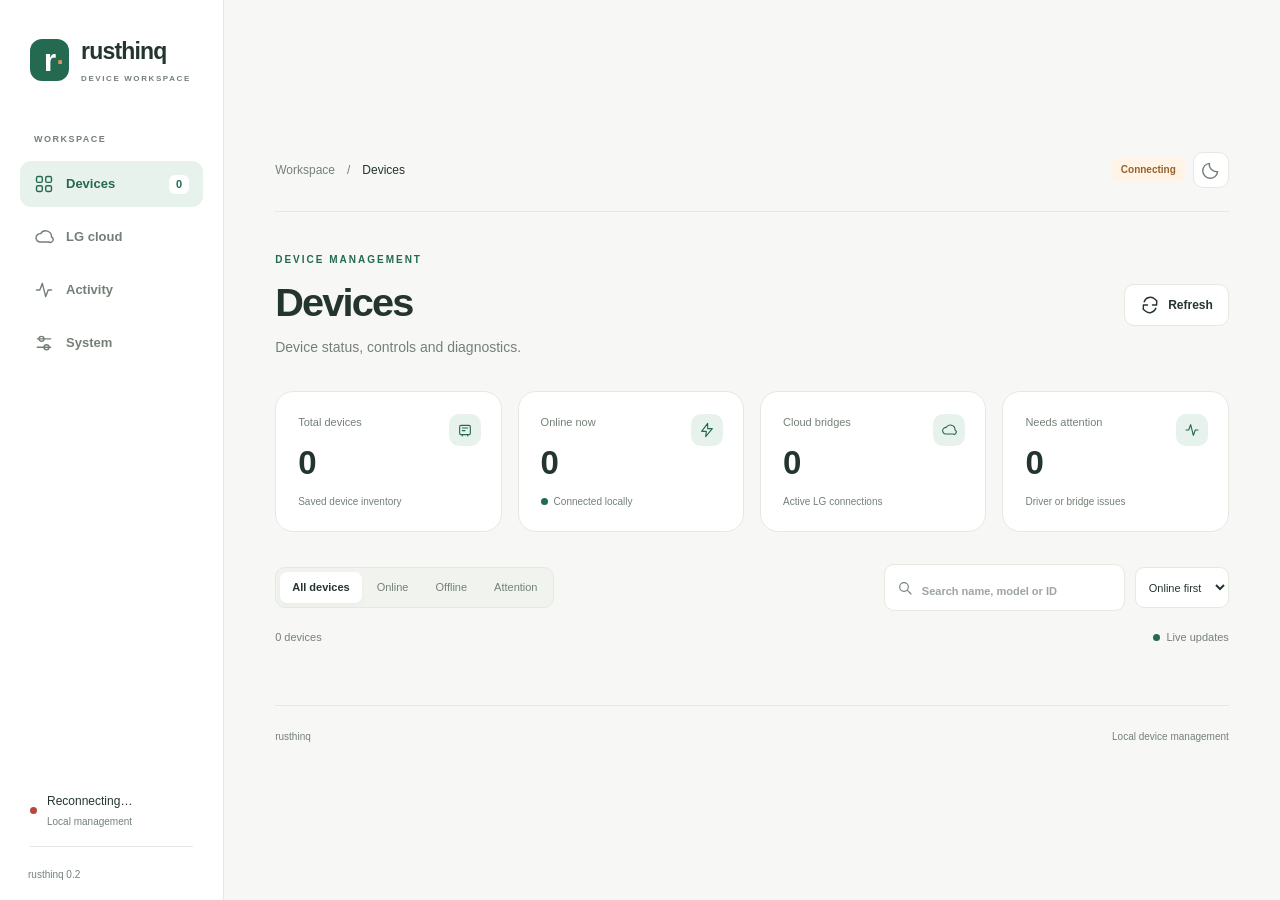
==== crates/rusthinq-app/assets/index.html @ c9dec22f "feat: enhance appliance management with new icons and types - Added SVG icons for various appliances" ====
<!doctype html>
<html lang="en">
  <head>
    <meta charset="utf-8" />
    <meta name="viewport" content="width=device-width, initial-scale=1" />
    <meta name="color-scheme" content="light dark" />
    <title>rusthinq · Device workspace</title>
    <script>
      try {
        if (
          localStorage.getItem("rusthinq-dark") === "1" ||
          (localStorage.getItem("rusthinq-dark") === null &&
            matchMedia("(prefers-color-scheme: dark)").matches)
        )
          document.documentElement.classList.add("dark-theme");
      } catch (_) {}
    </script>
    <link rel="icon" href="favicon.png" />
    <link rel="stylesheet" href="dark.css" />
    <script src="ui.js" defer></script>
    <script src="cloud-feed.js" defer></script>
    <script src="controls.js" defer></script>
    <script src="panel.js" defer></script>
  </head>
  <body>
    <a class="skip-link" href="#main">Skip to content</a>
    <div class="app-shell">
      <aside class="sidebar">
        <a class="brand" href="./"
          ><span class="brand-mark">r<span>·</span></span
          ><span>rusthinq<small>DEVICE WORKSPACE</small></span></a
        >
        <div class="nav-label">WORKSPACE</div>
        <nav class="navigation" aria-label="Main navigation">
          <a href="#devices" data-view="devices" class="active"
            ><span data-icon="grid"></span>Devices<span
              id="nav-count"
              class="nav-count"
              >0</span
            ></a
          >
          <a href="#cloud" data-view="cloud"
            ><span data-icon="cloud"></span>LG cloud</a
          >
          <a href="#activity" data-view="activity"
            ><span data-icon="pulse"></span>Activity</a
          >
          <a href="#system" data-view="system"
            ><span data-icon="settings"></span>System</a
          >
        </nav>
        <div class="sidebar-bottom">
          <div class="local-note">
            <span class="status-dot" id="sidebar-dot"></span>
            <div id="sidebar-status">
              Connecting…<small>Local management</small>
            </div>
          </div>
          <div class="sidebar-footer">
            <span id="version">rusthinq 0.2</span>
          </div>
        </div>
      </aside>
      <main id="main" class="main-content">
        <header class="topbar">
          <div class="breadcrumb">
            Workspace <span>/</span> <strong id="view-label">Devices</strong>
          </div>
          <div class="packet-tools">
            <span id="connection" class="badge neutral">Connecting</span
            ><button
              id="theme-toggle"
              class="icon-button"
              title="Toggle dark theme"
              aria-label="Toggle dark theme"
              data-icon="moon"
            ></button>
          </div>
        </header>
        <div id="connection-banner" class="notice" role="status" hidden>
          Connection interrupted. Showing the last known state; controls are
          unavailable until reconnection.
        </div>
        <section id="view-devices" class="view">
          <div class="page-heading">
            <div>
              <p class="eyebrow">DEVICE MANAGEMENT</p>
              <h1>Devices</h1>
              <p class="subtitle">
                Device status, controls and diagnostics.
              </p>
            </div>
            <button id="refresh-devices" class="button secondary">
              <span data-icon="refresh"></span>Refresh
            </button>
          </div>
          <div class="stat-grid">
            <article class="stat-card">
              <span>Total devices</span><strong id="stat-total">—</strong
              ><small>Saved device inventory</small>
              <div class="stat-glyph" data-icon="device"></div>
            </article>
            <article class="stat-card">
              <span>Online now</span><strong id="stat-online">—</strong
              ><small
                ><span class="status-dot good"></span>Connected locally</small
              >
              <div class="stat-glyph" data-icon="bolt"></div>
            </article>
            <article class="stat-card">
              <span>Cloud bridges</span><strong id="stat-bridged">—</strong
              ><small>Active LG connections</small>
              <div class="stat-glyph" data-icon="cloud"></div>
            </article>
            <article class="stat-card">
              <span>Needs attention</span><strong id="stat-attention">—</strong
              ><small>Driver or bridge issues</small>
              <div class="stat-glyph" data-icon="pulse"></div>
            </article>
          </div>
          <div class="section-toolbar">
            <div class="segmented" role="group" aria-label="Filter devices">
              <button data-filter="all" class="active" aria-pressed="true">
                All devices</button
              ><button data-filter="online" aria-pressed="false">Online</button
              ><button data-filter="offline" aria-pressed="false">
                Offline</button
              ><button data-filter="attention" aria-pressed="false">
                Attention
              </button>
            </div>
            <div class="search-group">
              <label class="search-field"
                ><span data-icon="search"></span
                ><input
                  id="device-search"
                  type="search"
                  placeholder="Search name, model or ID"
                  aria-label="Search devices" /></label
              ><select id="device-sort" aria-label="Sort devices">
                <option value="status">Online first</option>
                <option value="name">Name A–Z</option>
                <option value="model">Model A–Z</option>
              </select>
            </div>
          </div>
          <div class="section-caption">
            <span id="device-count" aria-live="polite"
              >Waiting for device data…</span
            ><span class="live-caption"
              ><span class="status-dot good"></span>Live updates</span
            >
          </div>
          <div id="device-grid" class="device-grid" aria-label="Devices"></div>
          <div id="device-empty" class="empty-state" hidden>
            <span data-icon="device"></span>
            <h2>No devices yet</h2>
            <p>Devices appear here when they connect to rusthinq.</p>
          </div>
        </section>
        <section id="view-cloud" class="view" hidden>
          <div class="page-heading">
            <div>
              <p class="eyebrow">LOCAL MEETS CLOUD</p>
              <h1>LG cloud<span class="accent">.</span></h1>
              <p class="subtitle">
                Account status and device bridge management.
              </p>
            </div>
          </div>
          <div class="cloud-layout">
            <article class="surface account-card">
              <span class="large-icon" data-icon="cloud"></span>
              <h2>ThinQ account</h2>
              <span id="cloud-badge" class="badge neutral">Checking</span>
              <p id="cloud-description" class="subtitle">
                Checking account status…
              </p>
              <div class="button-row">
                <button id="cloud-login" class="button primary" disabled>
                  Connect LG account</button
                ><button id="cloud-refresh" class="button secondary" hidden>
                  Refresh account</button
                ><button id="cloud-logout" class="button quiet" hidden>
                  Sign out
                </button>
              </div>
              <p class="small muted">
                Local devices remain available without an LG account.
              </p>
            </article>
            <article class="surface">
              <div class="surface-heading">
                <h2>Cloud inventory</h2>
                <button
                  id="load-inventory"
                  class="button secondary small"
                  disabled
                >
                  Refresh
                </button>
              </div>
              <p class="small muted">
                Devices registered to the authenticated LG account.
              </p>
              <div id="cloud-inventory" class="inventory-list">
                <p class="muted">Sign in to view LG account devices.</p>
              </div>
            </article>
          </div>
          <article class="surface inset">
            <div class="surface-heading">
              <h2>LG notifications</h2>
              <span id="cloud-feed-status" class="badge neutral"
                >LG feed disabled</span
              >
            </div>
            <p class="small muted">
              Read-only account notifications. Observation starts explicitly and
              resets after restart. Account events without a device ID are
              labeled separately.
            </p>
            <button id="cloud-feed-toggle" class="button secondary" disabled>
              Start LG feed
            </button>
            <div id="cloud-feed" class="cloud-feed"></div>
          </article>
        </section>
        <section id="view-activity" class="view" hidden>
          <div class="page-heading">
            <div>
              <p class="eyebrow">WHAT’S HAPPENING</p>
              <h1>Live activity<span class="accent">.</span></h1>
              <p class="subtitle">
                Connection changes, driver execution and delivery events.
              </p>
            </div>
            <button id="clear-activity" class="button secondary">
              Clear activity
            </button>
          </div>
          <div class="surface">
            <div class="surface-heading">
              <h2>Recent events</h2>
              <span class="small muted">Latest 100 · this browser session</span>
            </div>
            <div id="activity-list" class="activity-list">
              <p id="activity-empty" class="empty-note">
                Listening for events…
              </p>
            </div>
          </div>
        </section>
        <section id="view-system" class="view" hidden>
          <div class="page-heading">
            <div>
              <p class="eyebrow">THE BIG PICTURE</p>
              <h1>System overview<span class="accent">.</span></h1>
              <p class="subtitle">
                Runtime status and external connections.
              </p>
            </div>
          </div>
          <div class="system-grid">
            <article class="surface">
              <h2>Runtime</h2>
              <button
                id="download-diagnostics"
                class="button secondary"
                type="button"
              >
                Download diagnostics
              </button>
              <p class="small muted">
                Credentials, certificates and packet contents are excluded.
              </p>
              <dl id="runtime-details" class="detail-list">
                <dt>Status</dt>
                <dd>Checking…</dd>
              </dl>
            </article>
            <article class="surface">
              <h2>External MQTT</h2>
              <dl id="mqtt-details" class="detail-list">
                <dt>Status</dt>
                <dd>Checking…</dd>
              </dl>
              <p class="small muted">
                Transient messages missed during an outage are counted and are
                never replayed later.
              </p>
            </article>
            <article class="surface wide">
              <div class="surface-heading">
                <div>
                  <h2>Retained message cleanup</h2>
                  <p class="small muted">
                    Delete messages owned by rusthinq from the configured
                    broker.
                  </p>
                </div>
                <span class="badge warning">Advanced</span>
              </div>
              <form id="cleanup-form" class="cleanup-form">
                <label
                  >Scope<select id="cleanup-scope">
                    <option value="topic">Single topic</option>
                    <option value="owner">Owner</option>
                    <option value="all">All owned topics</option>
                  </select></label
                ><label id="cleanup-owner-label"
                  >Owner<input
                    id="cleanup-owner"
                    placeholder="Exact owner identifier"
                    required /></label
                ><label id="cleanup-topic-label"
                  >Topic<input
                    id="cleanup-topic"
                    placeholder="Exact MQTT topic"
                    required /></label
                ><button
                  id="cleanup-submit"
                  class="button danger"
                  type="submit"
                  disabled
                >
                  Review cleanup
                </button>
              </form>
              <p id="cleanup-result" class="small" role="status"></p>
            </article>
          </div>
        </section>
        <footer class="page-footer">
          rusthinq <span>Local device management</span>
        </footer>
      </main>
    </div>
    <dialog id="device-dialog" class="dialog drawer">
      <div class="dialog-header">
        <div>
          <p class="eyebrow">DEVICE DETAILS</p>
          <h2 id="detail-title"></h2>
        </div>
        <button
          class="icon-button"
          data-close
          aria-label="Close device details"
          data-icon="close"
        ></button>
      </div>
      <div id="detail-status" class="notice" hidden></div>
      <section class="surface inset">
        <h3>Device controls</h3>
        <div id="device-controls" class="device-controls"></div>
      </section>
      <details class="surface inset">
        <summary>Device information</summary>
        <dl id="device-details" class="detail-list"></dl>
      </details>
      <details class="surface inset">
        <summary>Connection diagnostics</summary>
        <dl id="device-diagnostics" class="detail-list"></dl>
      </details>
      <div id="detail-error" class="notice error" hidden></div>
      <div id="device-actions" class="button-row"></div>
      <details id="advanced-command" class="surface inset">
        <summary>Advanced command</summary>
        <form id="property-form">
          <p class="small muted">
            The driver validates the value before sending a command.
          </p>
          <label
            >Property<input
              id="property-name"
              required
              maxlength="256"
              placeholder="Property name" /></label
          ><label
            >Value<input
              id="property-value"
              required
              maxlength="16384"
              placeholder="Value" /></label
          ><button id="property-submit" class="button primary" type="submit">
            Submit command
          </button>
          <p id="property-result" class="small" role="status"></p>
        </form>
      </details>
    </dialog>
    <dialog id="login-dialog" class="dialog">
      <div class="dialog-header">
        <div>
          <p class="eyebrow">LG THINQ</p>
          <h2>LG account sign-in</h2>
        </div>
        <button
          class="icon-button"
          data-close
          aria-label="Close login"
          data-icon="close"
        ></button>
      </div>
      <div class="steps">
        <span class="active">1 · Open LG login</span
        ><span>2 · Complete connection</span>
      </div>
      <p class="muted">
        Select the account country, then sign in in the new window.
      </p>
      <form id="login-start-form">
        <label
          >Country code<input
            id="country-code"
            value="KR"
            minlength="2"
            maxlength="2"
            pattern="[A-Za-z]{2}"
            required
            autocomplete="country"
            placeholder="KR" /></label
        ><button id="login-start" class="button primary" type="submit">
          Open LG login<span data-icon="arrow"></span>
        </button>
      </form>
      <form id="login-complete-form" class="login-step" hidden>
        <p>
          After signing in, copy the URL from LG’s final blank page and paste it
          below.
        </p>
        <label
          >Final login URL<input
            id="login-url"
            type="url"
            required
            maxlength="4096"
            autocomplete="off"
            placeholder="https://…" /></label
        ><button id="login-complete" class="button primary" type="submit">
          Complete connection
        </button>
      </form>
      <p id="login-feedback" class="small" role="status"></p>
    </dialog>
    <dialog id="pair-dialog" class="dialog">
      <div class="dialog-header">
        <h2>Pair with LG cloud</h2>
        <button
          class="icon-button"
          data-close
          aria-label="Close pairing"
          data-icon="close"
        ></button>
      </div>
      <p id="pair-description" class="muted"></p>
      <form id="pair-form">
        <label
          >Device type<input
            id="pair-type"
            list="device-types"
            required
            maxlength="128"
            placeholder="For example, 201"
          /><datalist id="device-types"></datalist></label
        ><label
          >Device name<input id="pair-alias" required maxlength="256" /></label
        ><button id="pair-submit" class="button primary" type="submit">
          Pair and enable bridge
        </button>
      </form>
    </dialog>
    <dialog id="confirm-dialog" class="dialog">
      <div class="dialog-header">
        <h2 id="confirm-title"></h2>
        <button
          class="icon-button"
          data-close
          aria-label="Close confirmation"
          data-icon="close"
        ></button>
      </div>
      <p id="confirm-description" class="muted"></p>
      <div class="button-row dialog-footer">
        <button class="button secondary" data-close>Cancel</button
        ><button id="confirm-accept" class="button primary">Continue</button>
      </div>
    </dialog>
    <div
      id="notifications"
      class="notifications"
      role="status"
      aria-live="polite"
    ></div>
  </body>
</html>
---- crates/rusthinq-app/assets/dark.css ----
/* rusthinq workspace — shared dashboard and packet studio design system. */
:root {
  color-scheme: light;
  --canvas: #f7f8f5;
  --surface: #fff;
  --soft: #f0f3ee;
  --text: #24352f;
  --muted: #748077;
  --line: #e4e9e2;
  --brand: #246a51;
  --brand-soft: #e8f2ec;
  --accent: #e89356;
  --danger: #b7473f;
  --danger-soft: #fff0ee;
  --warning: #97602b;
  --warning-soft: #fff4e5;
  --shadow: 0 12px 42px #21392d0a;
  --radius: 18px;
  --mono: ui-monospace, SFMono-Regular, Consolas, monospace;
  font-family:
    Inter,
    ui-sans-serif,
    -apple-system,
    BlinkMacSystemFont,
    "Segoe UI",
    sans-serif;
  background: var(--canvas);
  color: var(--text);
  font-synthesis: none;
}
:root.dark-theme {
  color-scheme: dark;
  --canvas: #111b17;
  --surface: #1a2721;
  --soft: #22322a;
  --text: #e7eee8;
  --muted: #a1b0a6;
  --line: #304238;
  --brand: #8bceab;
  --brand-soft: #263e30;
  --accent: #f0ae7c;
  --danger: #f3948a;
  --danger-soft: #3f2927;
  --warning: #edc390;
  --warning-soft: #3c3426;
  --shadow: 0 12px 42px #00000020;
}
* {
  box-sizing: border-box;
}
body {
  margin: 0;
  font-size: 14px;
  line-height: 1.55;
}
button,
input,
select,
textarea {
  font: inherit;
}
button,
a,
input,
select,
textarea {
  -webkit-tap-highlight-color: transparent;
}
button {
  cursor: pointer;
}
a {
  color: inherit;
  text-decoration: none;
}
button:disabled {
  opacity: 0.48;
  cursor: not-allowed;
}
svg {
  width: 20px;
  height: 20px;
  flex-shrink: 0;
  display: block;
}
button svg,
a svg {
  pointer-events: none;
}
[data-icon] {
  display: inline-flex;
  align-items: center;
  justify-content: center;
}
[hidden] {
  display: none !important;
}
h1,
h2,
h3,
p {
  margin: 0;
}
h1 {
  font-size: clamp(32px, 3.1vw, 46px);
  letter-spacing: -1.8px;
  line-height: 1.2;
  font-weight: 650;
}
h2 {
  font-size: 19px;
  letter-spacing: -0.45px;
  font-weight: 650;
}
h3 {
  font-size: 16px;
  font-weight: 650;
}
small,
.small {
  font-size: 12px;
}
.muted,
.subtitle {
  color: var(--muted);
}
.subtitle {
  margin-top: 10px;
  font-size: 14px;
}
.accent {
  color: var(--accent);
}
.eyebrow {
  font-size: 10px;
  font-weight: 700;
  letter-spacing: 2px;
  color: var(--brand);
  margin-bottom: 12px;
}
.skip-link {
  position: fixed;
  top: -80px;
  left: 20px;
  z-index: 100;
  padding: 12px;
  background: var(--surface);
  border: 2px solid var(--brand);
}
.skip-link:focus {
  top: 10px;
}
:focus-visible {
  outline: 3px solid var(--accent);
  outline-offset: 4px;
}
.app-shell {
  display: grid;
  grid-template-columns: 224px minmax(0, 1fr);
  min-height: 100vh;
}
.sidebar {
  position: sticky;
  top: 0;
  height: 100vh;
  background: var(--surface);
  border-right: 1px solid var(--line);
  padding: 34px 20px 18px;
  display: flex;
  flex-direction: column;
}
.brand {
  display: flex;
  align-items: center;
  gap: 12px;
  font-size: 23px;
  font-weight: 700;
  letter-spacing: -0.8px;
  margin: 0 10px 48px;
}
.brand small {
  display: block;
  font-size: 8px;
  color: var(--muted);
  letter-spacing: 1.6px;
  font-weight: 600;
  margin-top: 3px;
}
.brand-mark {
  width: 39px;
  height: 42px;
  display: grid;
  place-content: center;
  background: var(--brand);
  border-radius: 12px;
  color: var(--surface);
  font-size: 32px;
  line-height: 1;
  position: relative;
}
.brand-mark span {
  color: var(--accent);
  position: absolute;
  right: 6px;
  bottom: 6px;
  font-size: 26px;
}
.nav-label {
  font-size: 9px;
  letter-spacing: 1.5px;
  color: var(--muted);
  font-weight: 600;
  padding: 0 14px;
  margin-bottom: 14px;
}
.navigation {
  display: grid;
  gap: 7px;
}
.navigation a {
  display: flex;
  align-items: center;
  gap: 12px;
  padding: 13px 14px;
  border-radius: 11px;
  color: var(--muted);
  font-size: 13px;
  font-weight: 550;
}
.navigation a:hover {
  background: var(--soft);
  color: var(--text);
}
.navigation a.active {
  background: var(--brand-soft);
  color: var(--brand);
}
.nav-count {
  margin-left: auto;
  border-radius: 6px;
  background: var(--surface);
  padding: 1px 7px;
  font-size: 11px;
}
.sidebar-bottom {
  margin-top: auto;
}
.local-note {
  display: flex;
  gap: 10px;
  align-items: center;
  margin: 20px 10px;
  padding: 16px 0;
  border-bottom: 1px solid var(--line);
  font-size: 12px;
}
.local-note small {
  display: block;
  color: var(--muted);
  font-size: 10px;
  margin-top: 3px;
}
.sidebar-footer {
  display: flex;
  align-items: center;
  justify-content: space-between;
  padding: 0 8px;
  color: var(--muted);
  font-size: 10px;
}
.icon-button {
  border: 1px solid var(--line);
  border-radius: 10px;
  background: var(--surface);
  color: var(--muted);
  width: 36px;
  height: 36px;
  display: grid;
  place-items: center;
}
.icon-button:hover {
  color: var(--brand);
  background: var(--soft);
}
.main-content {
  padding: 0 clamp(24px, 4vw, 64px);
  min-width: 0;
  max-width: 1600px;
  width: 100%;
  margin: auto;
}
.topbar {
  height: 83px;
  display: flex;
  align-items: center;
  justify-content: space-between;
  border-bottom: 1px solid var(--line);
  margin-bottom: 40px;
}
.breadcrumb {
  font-size: 12px;
  color: var(--muted);
  display: flex;
  gap: 12px;
}
.breadcrumb strong {
  color: var(--text);
  font-weight: 500;
}
.page-heading {
  display: flex;
  justify-content: space-between;
  align-items: center;
  gap: 20px;
  margin-bottom: 32px;
}
.button {
  display: inline-flex;
  align-items: center;
  justify-content: center;
  gap: 8px;
  padding: 10px 15px;
  border-radius: 10px;
  border: 1px solid transparent;
  font-weight: 600;
  font-size: 12px;
  min-height: 40px;
  transition:
    background 0.15s,
    transform 0.15s;
  white-space: nowrap;
}
.button:hover:not(:disabled) {
  transform: translateY(-1px);
}
.button.primary {
  background: var(--brand);
  color: var(--surface);
}
.button.secondary {
  background: var(--surface);
  border-color: var(--line);
  color: var(--text);
}
.button.quiet {
  background: transparent;
  color: var(--muted);
}
.button.danger {
  background: var(--danger-soft);
  border-color: color-mix(in srgb, var(--danger) 20%, transparent);
  color: var(--danger);
}
.button.small {
  padding: 7px 11px;
  min-height: 33px;
  font-size: 11px;
}
.button-row {
  display: flex;
  flex-wrap: wrap;
  gap: 8px;
  margin-top: 20px;
}
.button[aria-busy="true"] {
  opacity: 0.65;
}
.button[aria-busy="true"]::after {
  content: "";
  width: 12px;
  height: 12px;
  border: 2px solid currentColor;
  border-right-color: transparent;
  border-radius: 50%;
  animation: spin 0.8s linear infinite;
}
.badge {
  display: inline-flex;
  gap: 6px;
  align-items: center;
  padding: 4px 9px;
  border-radius: 7px;
  font-size: 10px;
  font-weight: 650;
  white-space: nowrap;
}
.badge.good {
  background: var(--brand-soft);
  color: var(--brand);
}
.badge.warning {
  background: var(--warning-soft);
  color: var(--warning);
}
.badge.error {
  background: var(--danger-soft);
  color: var(--danger);
}
.badge.neutral {
  background: var(--soft);
  color: var(--muted);
}
.status-dot {
  width: 7px;
  height: 7px;
  display: inline-block;
  border-radius: 50%;
  background: var(--muted);
  flex-shrink: 0;
}
.status-dot.good {
  background: var(--brand);
}
.status-dot.error {
  background: var(--danger);
}
.stat-grid {
  display: grid;
  grid-template-columns: repeat(4, minmax(0, 1fr));
  gap: 16px;
  margin-bottom: 32px;
}
.stat-card {
  background: var(--surface);
  border: 1px solid var(--line);
  border-radius: var(--radius);
  padding: 22px;
  position: relative;
  overflow: hidden;
}
.stat-card > span {
  display: block;
  font-size: 11px;
  color: var(--muted);
}
.stat-card strong {
  display: block;
  font-size: 33px;
  font-weight: 550;
  letter-spacing: -1.2px;
  margin: 6px 0;
}
.stat-card small {
  color: var(--muted);
  font-size: 10px;
  display: flex;
  gap: 6px;
  align-items: center;
}
.stat-glyph {
  position: absolute;
  top: 22px;
  right: 20px;
  color: var(--brand);
  background: var(--brand-soft);
  border-radius: 10px;
  padding: 8px;
}
.stat-glyph svg {
  width: 16px;
  height: 16px;
}
.section-toolbar {
  display: flex;
  align-items: center;
  justify-content: space-between;
  gap: 16px;
  flex-wrap: wrap;
  margin-bottom: 18px;
}
.segmented {
  display: flex;
  gap: 3px;
  background: var(--soft);
  border: 1px solid var(--line);
  padding: 4px;
  border-radius: 10px;
}
.segmented button {
  border: 0;
  background: transparent;
  color: var(--muted);
  border-radius: 7px;
  padding: 7px 12px;
  font-size: 11px;
  white-space: nowrap;
}
.segmented button.active {
  background: var(--surface);
  box-shadow: 0 2px 5px #00000008;
  color: var(--text);
  font-weight: 600;
}
.search-group {
  display: flex;
  gap: 10px;
  align-items: center;
}
.search-field {
  display: flex;
  align-items: center;
  gap: 9px;
  background: var(--surface);
  border: 1px solid var(--line);
  border-radius: 10px;
  padding: 0 12px;
}
.search-field svg {
  width: 16px;
  height: 16px;
  color: var(--muted);
}
.search-field input {
  border: 0;
  background: transparent;
  padding: 10px 0;
  font-size: 11px;
  width: 190px;
  min-height: 38px;
}
.search-group select {
  font-size: 11px;
  max-width: 140px;
  padding: 9px;
}
.section-caption {
  display: flex;
  justify-content: space-between;
  font-size: 11px;
  color: var(--muted);
  margin-bottom: 14px;
}
.live-caption {
  display: flex;
  align-items: center;
  gap: 6px;
}
.device-grid {
  display: grid;
  grid-template-columns: repeat(3, minmax(0, 1fr));
  gap: 18px;
}
.device-card {
  border: 1px solid var(--line);
  border-radius: var(--radius);
  background: var(--surface);
  padding: 23px;
  min-width: 0;
  transition:
    box-shadow 0.2s,
    border-color 0.2s;
  display: flex;
  flex-direction: column;
  animation: arrive 0.3s ease;
}
.device-card:hover {
  box-shadow: var(--shadow);
  border-color: color-mix(in srgb, var(--brand) 30%, var(--line));
}
.device-card.offline {
  background: color-mix(in srgb, var(--surface) 70%, var(--canvas));
}
.card-top {
  display: flex;
  justify-content: space-between;
  align-items: center;
  margin-bottom: 22px;
  gap: 8px;
}
.device-symbol {
  width: 45px;
  height: 45px;
  border-radius: 13px;
  background: var(--soft);
  color: var(--brand);
  display: grid;
  place-items: center;
}
.device-symbol svg {
  width: 24px;
  height: 24px;
}
.device-card h2 {
  font-size: 16px;
  overflow: hidden;
  text-overflow: ellipsis;
  white-space: nowrap;
}
.device-model {
  color: var(--muted);
  font-size: 11px;
  margin-top: 4px;
  overflow-wrap: anywhere;
}
.device-id {
  font-family: var(--mono);
  font-size: 9px;
  color: var(--muted);
  white-space: nowrap;
  overflow: hidden;
  text-overflow: ellipsis;
  margin: 9px 0 20px;
}
.card-facts {
  display: flex;
  gap: 6px;
  flex-wrap: wrap;
  margin-top: auto;
  margin-bottom: 18px;
}
.card-bottom {
  border-top: 1px solid var(--line);
  padding-top: 15px;
  display: flex;
  align-items: center;
  justify-content: space-between;
  gap: 8px;
}
.card-bottom .button {
  font-size: 10px;
}
.card-bottom small {
  color: var(--muted);
  font-size: 10px;
}
.device-warning {
  padding: 9px 10px;
  border-radius: 8px;
  font-size: 10px;
  margin-bottom: 12px;
  background: var(--warning-soft);
  color: var(--warning);
  overflow-wrap: anywhere;
}
.empty-state {
  text-align: center;
  border: 1px dashed var(--line);
  border-radius: var(--radius);
  padding: 70px 24px;
  margin-top: 8px;
}
.empty-state > span {
  background: var(--soft);
  padding: 18px;
  border-radius: 18px;
  color: var(--brand);
  margin-bottom: 20px;
}
.empty-state p {
  color: var(--muted);
  margin-top: 9px;
}
.surface {
  background: var(--surface);
  border: 1px solid var(--line);
  border-radius: var(--radius);
  padding: 28px;
  min-width: 0;
}
.surface-heading {
  display: flex;
  justify-content: space-between;
  align-items: center;
  gap: 16px;
  margin-bottom: 18px;
}
.cloud-layout {
  display: grid;
  grid-template-columns: 1fr 1.2fr;
  gap: 22px;
}
.large-icon {
  padding: 14px;
  background: var(--brand-soft);
  color: var(--brand);
  border-radius: 15px;
  margin-bottom: 24px;
}
.large-icon svg {
  width: 29px;
  height: 29px;
}
.account-card h2 {
  margin-bottom: 12px;
}
.account-card > .small {
  margin-top: 22px;
}
.inventory-list {
  margin-top: 20px;
}
.inventory-item {
  display: flex;
  gap: 12px;
  align-items: center;
  padding: 16px 0;
  border-bottom: 1px solid var(--line);
}
.inventory-item:last-child {
  border-bottom: 0;
}
.inventory-item strong {
  font-size: 13px;
}
.inventory-item small {
  display: block;
  color: var(--muted);
  font-size: 10px;
  overflow-wrap: anywhere;
}
.inventory-item > .badge {
  margin-left: auto;
}
.activity-list {
  max-height: 650px;
  overflow: auto;
}
.activity-item {
  display: grid;
  grid-template-columns: 36px minmax(0, 1fr) auto;
  align-items: start;
  gap: 14px;
  padding: 17px 0;
  border-bottom: 1px solid var(--line);
}
.activity-item:last-child {
  border: 0;
}
.activity-item > .event-icon {
  display: grid;
  place-items: center;
  background: var(--soft);
  border-radius: 10px;
  padding: 8px;
  color: var(--brand);
}
.activity-item strong {
  display: block;
  font-size: 12px;
}
.activity-item p {
  font-size: 11px;
  color: var(--muted);
  overflow-wrap: anywhere;
  white-space: pre-wrap;
}
.activity-item time {
  font-family: var(--mono);
  font-size: 10px;
  color: var(--muted);
}
.empty-note {
  padding: 32px;
  text-align: center;
  color: var(--muted);
}
.system-grid {
  display: grid;
  grid-template-columns: 1fr 1fr;
  gap: 22px;
}
.wide {
  grid-column: 1/-1;
}
.detail-list {
  display: grid;
  grid-template-columns: minmax(105px, 0.7fr) minmax(0, 1fr);
  gap: 14px 18px;
  margin: 24px 0;
  font-size: 12px;
}
.detail-list dt {
  color: var(--muted);
}
.detail-list dd {
  margin: 0;
  overflow-wrap: anywhere;
  text-align: right;
}
.detail-list dd.mono {
  font-family: var(--mono);
  font-size: 10px;
}
.cleanup-form {
  display: grid;
  grid-template-columns: 1fr 1.2fr 1.5fr auto;
  gap: 14px;
  align-items: end;
}
label {
  display: block;
  font-size: 11px;
  font-weight: 600;
  color: var(--muted);
}
input,
select,
textarea {
  display: block;
  width: 100%;
  color: var(--text);
  background: var(--surface);
  border: 1px solid var(--line);
  border-radius: 9px;
  padding: 11px 12px;
  min-height: 41px;
  min-width: 0;
  outline-offset: 1px;
}
label input,
label select,
label textarea {
  margin-top: 7px;
}
input::placeholder,
textarea::placeholder {
  color: var(--muted);
  opacity: 0.7;
}
input:focus,
textarea:focus,
select:focus {
  border-color: var(--brand);
}
.notice {
  background: var(--warning-soft);
  color: var(--warning);
  border: 1px solid color-mix(in srgb, var(--warning) 20%, transparent);
  padding: 13px 16px;
  border-radius: 11px;
  margin-bottom: 20px;
  font-size: 12px;
  overflow-wrap: anywhere;
}
.notice.error {
  background: var(--danger-soft);
  color: var(--danger);
}
.page-footer {
  display: flex;
  justify-content: space-between;
  border-top: 1px solid var(--line);
  margin-top: 44px;
  padding: 23px 0 27px;
  color: var(--muted);
  font-size: 10px;
}
.dialog {
  color: var(--text);
  background: var(--surface);
  border: 1px solid var(--line);
  border-radius: 22px;
  width: min(480px, calc(100vw - 32px));
  padding: 28px;
  box-shadow: 0 30px 100px #00000030;
  max-height: 90dvh;
  overflow: auto;
}
.dialog::backdrop {
  background: #152b2266;
  backdrop-filter: blur(5px);
}
.dialog-header {
  display: flex;
  align-items: center;
  justify-content: space-between;
  gap: 16px;
  margin-bottom: 20px;
}
.dialog-header .eyebrow {
  margin-bottom: 8px;
}
.dialog form label {
  margin-bottom: 16px;
}
.dialog-footer {
  justify-content: flex-end;
  margin-top: 28px;
}
.drawer {
  width: min(580px, calc(100vw - 32px));
}
.inset {
  margin-top: 28px;
  padding: 20px;
  background: var(--canvas);
}
.inset h3 {
  margin-bottom: 8px;
}
.inset > p {
  margin-bottom: 18px;
}
.steps {
  display: flex;
  gap: 12px;
  margin-bottom: 20px;
  font-size: 10px;
  color: var(--muted);
}
.steps span {
  border-bottom: 2px solid var(--line);
  padding-bottom: 10px;
  flex: 1;
}
.steps span.active {
  color: var(--brand);
  border-color: var(--brand);
}
#login-start-form {
  margin-top: 20px;
}
.login-step {
  margin-top: 24px;
  padding-top: 24px;
  border-top: 1px solid var(--line);
}
.login-step p {
  font-size: 12px;
  margin-bottom: 16px;
  color: var(--muted);
}
.notifications {
  position: fixed;
  bottom: 24px;
  right: 24px;
  display: grid;
  gap: 10px;
  z-index: 200;
  max-width: min(420px, calc(100vw - 48px));
}
.toast {
  padding: 15px 20px;
  background: var(--text);
  color: var(--surface);
  border-radius: 12px;
  box-shadow: var(--shadow);
  font-size: 12px;
  overflow-wrap: anywhere;
  animation: arrive 0.2s ease;
}
.toast.error {
  background: var(--danger-soft);
  color: var(--danger);
  border: 1px solid var(--danger);
}
/* Packet studio */
.monitor-shell {
  max-width: 1500px;
  margin: auto;
  padding: 0 clamp(20px, 4vw, 60px);
}
.monitor-shell .topbar {
  margin-bottom: 30px;
}
.monitor-heading {
  margin-bottom: 24px;
}
.monitor-heading h1 {
  font-size: 32px;
  overflow-wrap: anywhere;
}
.monitor-id {
  font-family: var(--mono);
  font-size: 11px;
  color: var(--muted);
  margin-top: 9px;
  overflow-wrap: anywhere;
}
.monitor-layout {
  display: grid;
  grid-template-columns: minmax(0, 1.55fr) minmax(290px, 1fr);
  gap: 22px;
  align-items: start;
}
.packet-surface {
  padding: 0;
  overflow: hidden;
}
.packet-toolbar {
  padding: 20px;
  display: flex;
  align-items: center;
  gap: 10px;
  justify-content: space-between;
  flex-wrap: wrap;
  border-bottom: 1px solid var(--line);
}
.packet-toolbar h2 {
  font-size: 16px;
}
.packet-tools {
  display: flex;
  align-items: center;
  gap: 8px;
  flex-wrap: wrap;
}
.packet-tools .segmented button {
  padding: 5px 9px;
}
.packet-counts {
  display: flex;
  gap: 10px;
  padding: 12px 20px;
  font-size: 10px;
  color: var(--muted);
  background: var(--soft);
}
.packet-list {
  height: 480px;
  overflow: auto;
  overscroll-behavior: contain;
}
.packet-row {
  display: grid;
  grid-template-columns: 56px 65px minmax(0, 1fr);
  gap: 12px;
  align-items: start;
  text-align: left;
  padding: 15px 20px;
  width: 100%;
  border: 0;
  border-bottom: 1px solid var(--line);
  background: transparent;
  color: var(--text);
  font-size: 11px;
}
.packet-row:hover,
.packet-row.selected {
  background: var(--brand-soft);
}
.packet-row time {
  font-family: var(--mono);
  font-size: 9px;
  color: var(--muted);
  padding-top: 3px;
}
.packet-row code {
  font-family: var(--mono);
  font-size: 10px;
  word-break: break-all;
  display: -webkit-box;
  -webkit-line-clamp: 3;
  -webkit-box-orient: vertical;
  overflow: hidden;
}
.packet-row.injected {
  border-left: 3px solid var(--accent);
}
.packet-list-footer {
  padding: 12px 20px;
  font-size: 10px;
  color: var(--muted);
  display: flex;
  justify-content: space-between;
  border-top: 1px solid var(--line);
}
.toggle {
  display: inline-flex;
  gap: 8px;
  align-items: center;
  font-size: 11px;
  color: var(--muted);
}
.toggle input {
  accent-color: var(--brand);
  width: 15px;
  min-height: 0;
  margin: 0;
}
.studio-side {
  display: grid;
  gap: 20px;
}
.studio-side .surface {
  padding: 22px;
}
.analysis-summary {
  display: flex;
  gap: 6px;
  flex-wrap: wrap;
  margin: 16px 0;
}
.analysis-fields {
  display: grid;
  gap: 0;
  max-height: 240px;
  overflow: auto;
  margin-bottom: 16px;
}
.analysis-field {
  display: flex;
  justify-content: space-between;
  gap: 12px;
  padding: 9px 0;
  border-bottom: 1px solid var(--line);
  font-size: 11px;
}
.analysis-field span:last-child {
  font-family: var(--mono);
  overflow-wrap: anywhere;
  text-align: right;
}
.packet-hex {
  font-family: var(--mono);
  font-size: 10px;
  background: var(--soft);
  border-radius: 10px;
  padding: 12px;
  max-height: 100px;
  overflow: auto;
  word-break: break-all;
  margin: 14px 0;
}
.analysis-note {
  font-size: 11px;
  color: var(--muted);
  margin: 10px 0;
}
.injection-heading {
  display: flex;
  align-items: center;
  justify-content: space-between;
  margin-bottom: 12px;
}
.injection-form {
  display: grid;
  gap: 12px;
  margin-top: 16px;
}
.injection-form textarea {
  font-family: var(--mono);
  font-size: 11px;
  resize: vertical;
  min-height: 80px;
}
.injection-form .button-row {
  margin: 0;
}
.studio-side details {
  font-size: 11px;
  color: var(--muted);
  margin-top: 16px;
}
.studio-side summary {
  cursor: pointer;
}
.studio-side pre {
  white-space: pre-wrap;
  overflow-wrap: anywhere;
  font-family: var(--mono);
  font-size: 10px;
  max-height: 240px;
  overflow: auto;
}
@keyframes spin {
  to {
    transform: rotate(360deg);
  }
}
@keyframes arrive {
  from {
    opacity: 0;
    transform: translateY(5px);
  }
  to {
    opacity: 1;
    transform: translateY(0);
  }
}
@media (min-width: 1550px) {
  .device-grid {
    grid-template-columns: repeat(4, minmax(0, 1fr));
  }
}
@media (max-width: 1180px) {
  .device-grid {
    grid-template-columns: repeat(2, minmax(0, 1fr));
  }
  .sidebar {
    padding: 28px 14px;
  }
  .app-shell {
    grid-template-columns: 200px minmax(0, 1fr);
  }
  .stat-card {
    padding: 18px;
  }
  .stat-glyph {
    display: none;
  }
  .cleanup-form {
    grid-template-columns: 1fr 1fr;
  }
  .cloud-layout {
    grid-template-columns: 1fr;
  }
  .monitor-layout {
    grid-template-columns: minmax(0, 1.2fr) minmax(280px, 1fr);
  }
}
@media (max-width: 800px) {
  .app-shell {
    grid-template-columns: 1fr;
  }
  .sidebar {
    position: static;
    height: auto;
    flex-direction: row;
    align-items: center;
    gap: 20px;
    padding: 15px 22px;
    border-right: 0;
    border-bottom: 1px solid var(--line);
  }
  .brand {
    margin: 0;
    font-size: 20px;
  }
  .brand-mark {
    width: 32px;
    height: 35px;
  }
  .brand small,
  .nav-label,
  .sidebar-bottom,
  .nav-count {
    display: none;
  }
  .navigation {
    display: flex;
    gap: 4px;
    margin-left: auto;
  }
  .navigation a {
    padding: 10px;
    font-size: 0;
    gap: 0;
  }
  .navigation a svg {
    width: 19px;
    height: 19px;
  }
  .main-content {
    padding: 0 24px;
  }
  .topbar {
    height: 64px;
    margin-bottom: 28px;
  }
  .stat-grid {
    gap: 10px;
  }
  .stat-card {
    padding: 15px;
  }
  .stat-card small {
    font-size: 9px;
  }
  .stat-card strong {
    font-size: 29px;
  }
  .page-heading {
    margin-bottom: 24px;
  }
  .monitor-layout {
    grid-template-columns: 1fr;
  }
  .studio-side {
    grid-template-columns: 1fr 1fr;
  }
  .packet-list {
    height: 400px;
  }
}
@media (max-width: 520px) {
  .main-content {
    padding: 0 18px;
  }
  .sidebar {
    padding: 14px 18px;
  }
  .stat-grid {
    grid-template-columns: 1fr 1fr;
    margin-bottom: 24px;
  }
  .device-grid {
    grid-template-columns: 1fr;
  }
  .device-card {
    padding: 21px;
  }
  .card-top {
    margin-bottom: 16px;
  }
  .section-toolbar {
    gap: 12px;
  }
  .segmented {
    width: 100%;
    justify-content: space-between;
  }
  .segmented button {
    padding: 7px 9px;
    font-size: 10px;
  }
  .search-group {
    width: 100%;
  }
  .search-field {
    flex: 1;
    min-width: 0;
  }
  .search-field input {
    width: 100%;
    min-width: 0;
  }
  .search-group select {
    width: 118px;
  }
  .page-heading {
    gap: 10px;
  }
  .page-heading > .button {
    padding: 9px;
    min-width: 38px;
    font-size: 0;
  }
  .page-heading > .button svg {
    width: 18px;
  }
  .system-grid,
  .studio-side {
    grid-template-columns: 1fr;
  }
  .surface {
    padding: 22px;
  }
  .cleanup-form {
    grid-template-columns: 1fr;
  }
  .page-footer span {
    display: none;
  }
  .dialog {
    padding: 23px;
  }
  .monitor-shell {
    padding: 0 16px;
  }
  .monitor-heading h1 {
    font-size: 27px;
  }
  .packet-row {
    grid-template-columns: 50px 55px minmax(0, 1fr);
    gap: 8px;
    padding: 14px;
  }
  .packet-toolbar {
    padding: 16px;
  }
  .packet-tools .segmented {
    width: auto;
  }
  .packet-counts {
    padding: 12px 16px;
    flex-wrap: wrap;
  }
  .section-caption {
    gap: 8px;
  }
  .live-caption {
    font-size: 10px;
  }
}
@media (prefers-reduced-motion: reduce) {
  *,
  *::before,
  *::after {
    animation: none !important;
    transition: none !important;
    scroll-behavior: auto !important;
  }
}
.device-controls {
  display: grid;
  gap: 12px;
  margin-top: 16px;
}
.control-row {
  display: grid;
  grid-template-columns: minmax(90px, 1fr) minmax(90px, 1fr) auto;
  gap: 10px;
  align-items: center;
  border-top: 1px solid var(--line);
  padding-top: 12px;
}
.control-row label {
  margin: 0;
}
.control-value {
  font-variant-numeric: tabular-nums;
  overflow-wrap: anywhere;
}
.control-row input,
.control-row select {
  grid-column: 1/3;
  min-width: 0;
}
.control-result {
  grid-column: 1/-1;
  margin: 0;
}
.cloud-row {
  border-top: 1px solid var(--line);
  padding: 12px 0;
}
.cloud-row pre {
  white-space: pre-wrap;
  overflow-wrap: anywhere;
  max-height: 200px;
  overflow: auto;
}
.cloud-feed {
  max-height: 450px;
  overflow: auto;
}
.cloud-packet {
  border-left: 3px solid var(--accent);
}
.control-row .badge {
  justify-self: end;
}
.control-row input[role="switch"] {
  appearance: none;
  position: relative;
  grid-column: 1/3;
  width: 46px;
  height: 26px;
  min-height: 26px;
  padding: 0;
  border-radius: 20px;
  background: #aebbb4;
  cursor: pointer;
}
.control-row input[role="switch"]::after {
  content: "";
  position: absolute;
  width: 18px;
  height: 18px;
  border-radius: 50%;
  top: 3px;
  left: 3px;
  background: white;
  transition: transform 0.15s;
}
.control-row input[role="switch"]:checked {
  background: #226b53;
}
.control-row input[role="switch"]:checked::after {
  transform: translateX(20px);
}
.control-row input[role="switch"]:disabled {
  opacity: 0.5;
  cursor: default;
}
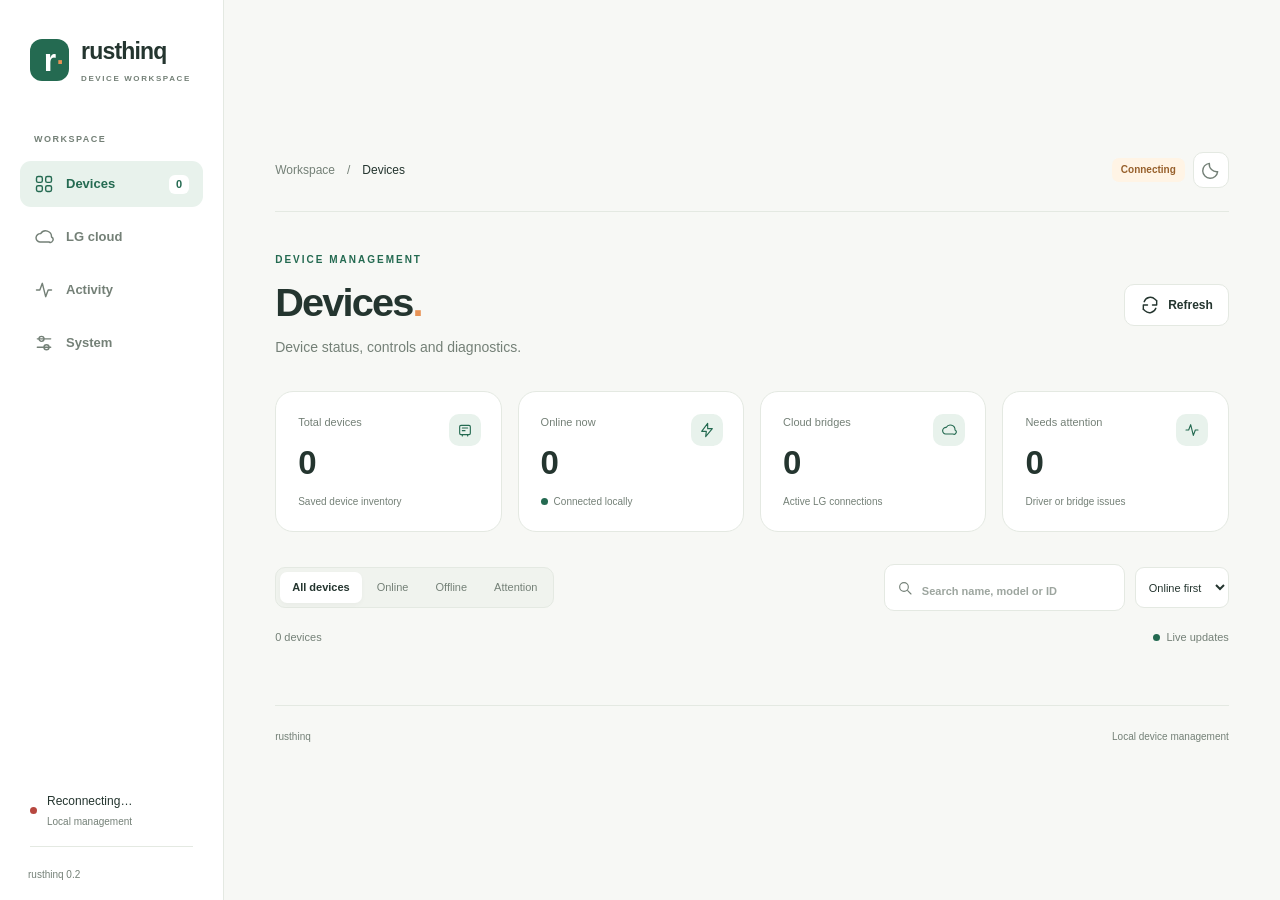
==== commit 7ebafbaf: "feat: enhance device management and inventory handling in the application" ====
--- a/crates/rusthinq-app/assets/index.html
+++ b/crates/rusthinq-app/assets/index.html
@@ -85,7 +85,7 @@
           <div class="page-heading">
             <div>
               <p class="eyebrow">DEVICE MANAGEMENT</p>
-              <h1>Devices</h1>
+              <h1>Devices<span class="accent">.</span></h1>
               <p class="subtitle">
                 Device status, controls and diagnostics.
               </p>
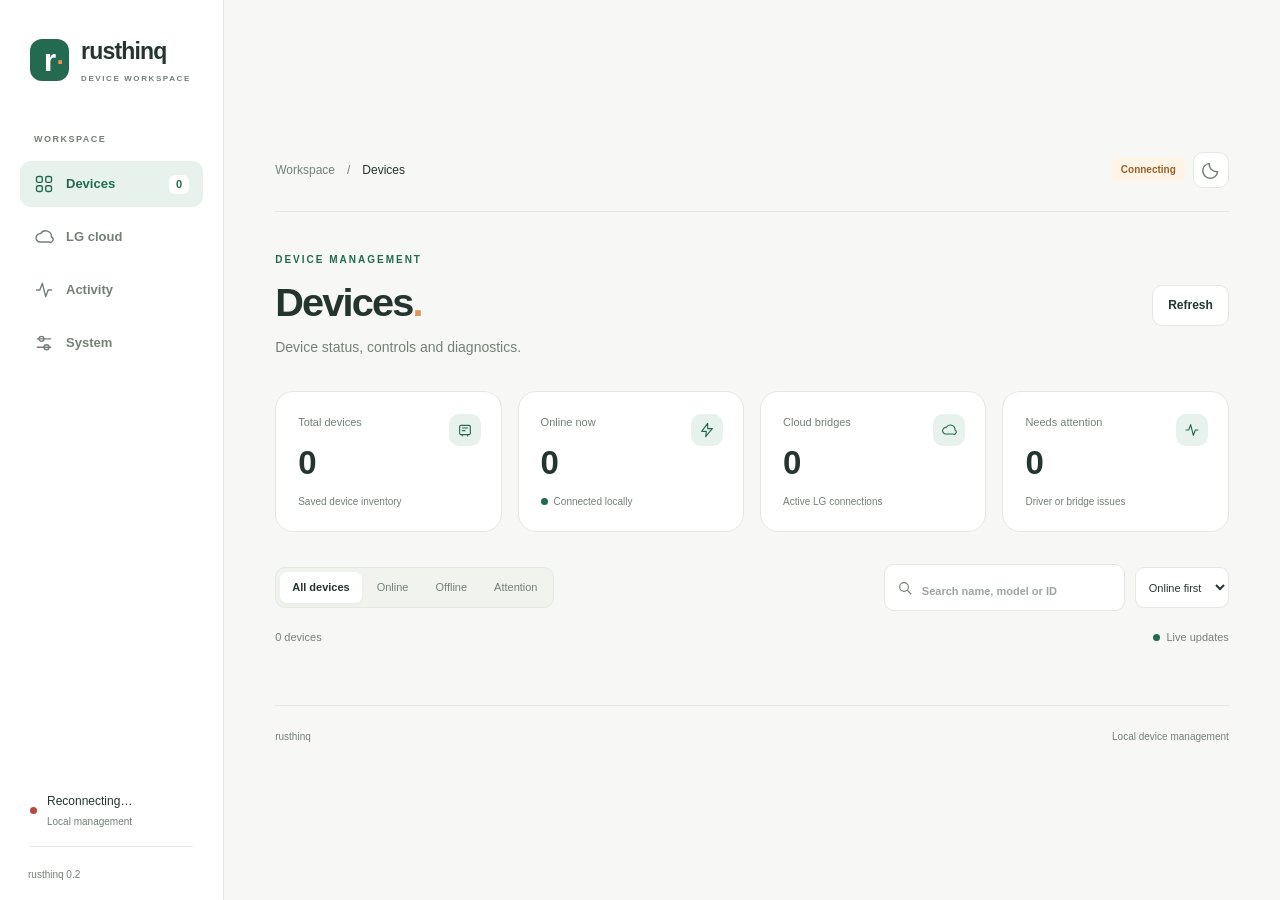
==== commit 65d5a46f: "feat: implement cloud notification handling and enhance script callbacks for LG events" ====
--- a/crates/rusthinq-app/assets/index.html
+++ b/crates/rusthinq-app/assets/index.html
@@ -91,7 +91,7 @@
               </p>
             </div>
             <button id="refresh-devices" class="button secondary">
-              <span data-icon="refresh"></span>Refresh
+              Refresh
             </button>
           </div>
           <div class="stat-grid">
@@ -216,8 +216,9 @@
               >
             </div>
             <p class="small muted">
-              Read-only account notifications. Observation starts explicitly and
-              resets after restart. Account events without a device ID are
+              Account notifications. Starting the feed also delivers new events to
+              active scripts with an LG event callback. The feed resets after
+              restart. Account events without a device ID are
               labeled separately.
             </p>
             <button id="cloud-feed-toggle" class="button secondary" disabled>
@@ -324,7 +325,7 @@
                   type="submit"
                   disabled
                 >
-                  Review cleanup
+                  Delete…
                 </button>
               </form>
               <p id="cleanup-result" class="small" role="status"></p>
--- a/crates/rusthinq-app/assets/dark.css
+++ b/crates/rusthinq-app/assets/dark.css
@@ -47,6 +47,9 @@
 }
 * {
   box-sizing: border-box;
+  /* Apply directly: nested scroll containers can stop ancestor touch-action
+     handling in Safari. Preserve scrolling and pinch zoom everywhere. */
+  touch-action: manipulation;
 }
 body {
   margin: 0;
@@ -1464,3 +1467,12 @@
   opacity: 0.5;
   cursor: default;
 }
+
+@media (max-width: 800px), (pointer: coarse) {
+  /* Keep focused controls above the mobile Safari auto-zoom threshold. */
+  :root input,
+  :root select,
+  :root textarea {
+    font-size: 16px;
+  }
+}
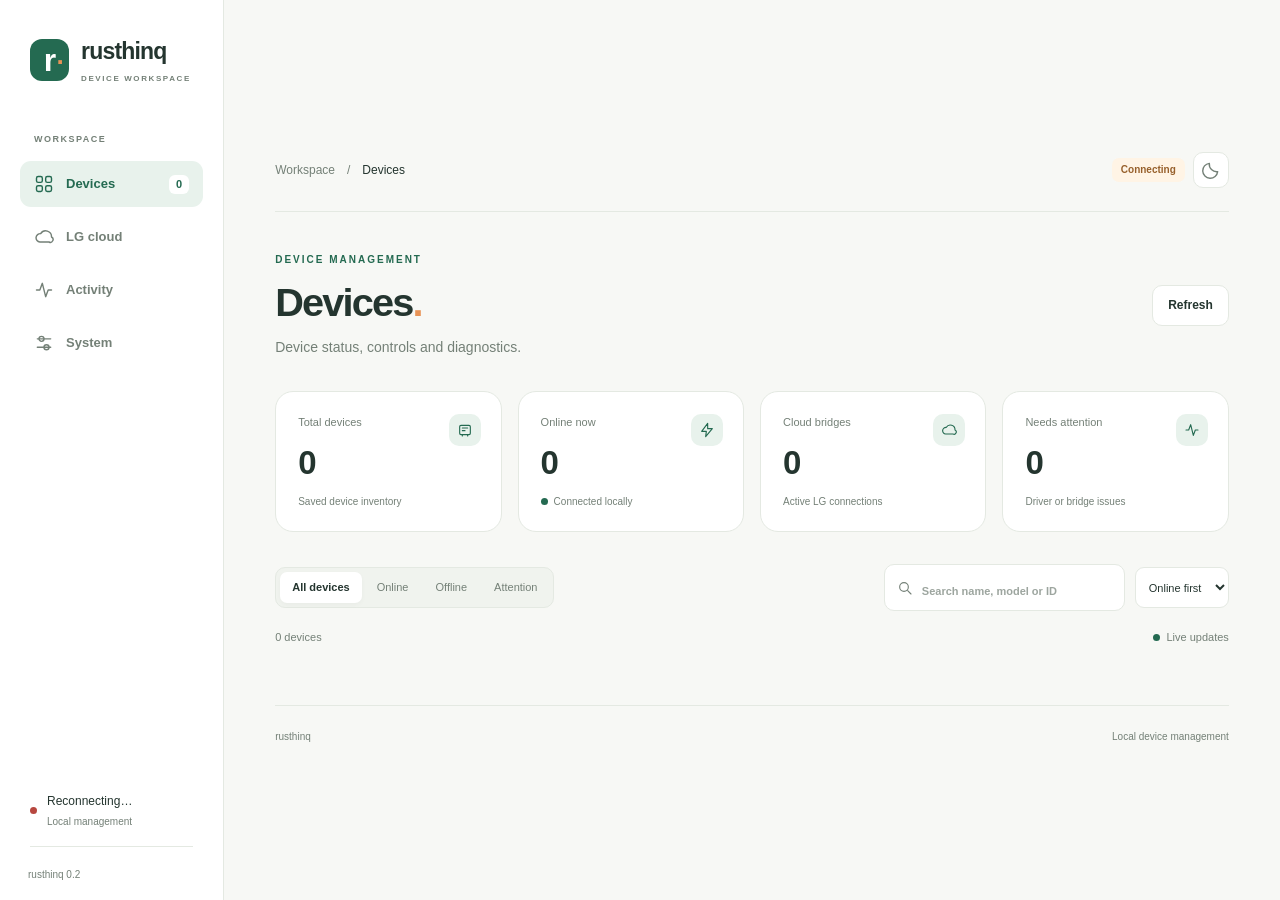
==== commit 12855a9a: "fix: show cached cloud inventory and clarify account controls" ====
--- a/crates/rusthinq-app/assets/index.html
+++ b/crates/rusthinq-app/assets/index.html
@@ -180,8 +180,8 @@
                 <button id="cloud-login" class="button primary" disabled>
                   Connect LG account</button
                 ><button id="cloud-refresh" class="button secondary" hidden>
-                  Refresh account</button
-                ><button id="cloud-logout" class="button quiet" hidden>
+                  Retry connection</button
+                ><button id="cloud-logout" class="button secondary" hidden>
                   Sign out
                 </button>
               </div>
@@ -189,7 +189,7 @@
                 Local devices remain available without an LG account.
               </p>
             </article>
-            <article class="surface">
+            <article class="surface inventory-card">
               <div class="surface-heading">
                 <h2>Cloud inventory</h2>
                 <button
@@ -216,13 +216,13 @@
               >
             </div>
             <p class="small muted">
-              Account notifications. Starting the feed also delivers new events to
-              active scripts with an LG event callback. The feed resets after
-              restart. Account events without a device ID are
-              labeled separately.
+              Receive live notifications from your LG account and show them below.
+              New events also run LG event callbacks in active scripts.
+              Receiving continues when you leave this page; stop it here to disconnect.
+              Receiving is off after server restart. Events without a device ID are labeled separately.
             </p>
             <button id="cloud-feed-toggle" class="button secondary" disabled>
-              Start LG feed
+              Start receiving LG notifications
             </button>
             <div id="cloud-feed" class="cloud-feed"></div>
           </article>
--- a/crates/rusthinq-app/assets/dark.css
+++ b/crates/rusthinq-app/assets/dark.css
@@ -689,8 +689,21 @@
 .account-card > .small {
   margin-top: 22px;
 }
+.inventory-card {
+  display: flex;
+  flex-direction: column;
+  height: 340px;
+  min-width: 0;
+}
+.inventory-card > .surface-heading,
+.inventory-card > p {
+  flex-shrink: 0;
+}
 .inventory-list {
   margin-top: 20px;
+  min-height: 0;
+  overflow-y: auto;
+  scrollbar-gutter: stable;
 }
 .inventory-item {
   display: flex;
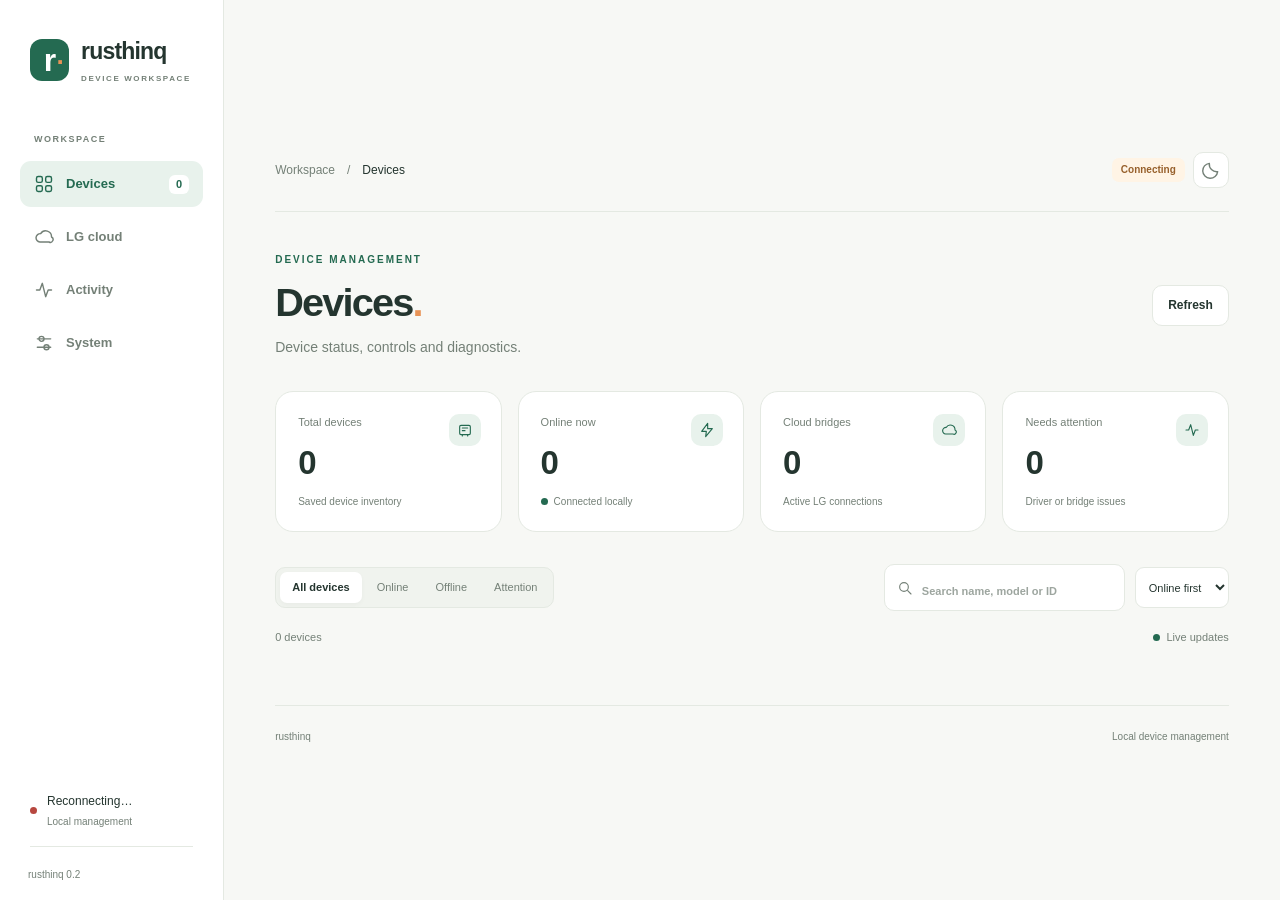
==== commit f1790bc5: "release: prepare 0.2.0-rc3 with mobile heading actions" ====
--- a/crates/rusthinq-app/assets/index.html
+++ b/crates/rusthinq-app/assets/index.html
@@ -82,7 +82,7 @@
           unavailable until reconnection.
         </div>
         <section id="view-devices" class="view">
-          <div class="page-heading">
+          <div class="page-heading heading-with-action">
             <div>
               <p class="eyebrow">DEVICE MANAGEMENT</p>
               <h1>Devices<span class="accent">.</span></h1>
@@ -228,7 +228,7 @@
           </article>
         </section>
         <section id="view-activity" class="view" hidden>
-          <div class="page-heading">
+          <div class="page-heading heading-with-action">
             <div>
               <p class="eyebrow">WHAT’S HAPPENING</p>
               <h1>Live activity<span class="accent">.</span></h1>
--- a/crates/rusthinq-app/assets/dark.css
+++ b/crates/rusthinq-app/assets/dark.css
@@ -727,9 +727,41 @@
 .inventory-item > .badge {
   margin-left: auto;
 }
+.app-shell:has(#view-activity:not([hidden])) {
+  height: 100dvh;
+  min-height: 0;
+}
+.main-content:has(#view-activity:not([hidden])) {
+  display: flex;
+  flex-direction: column;
+  height: 100%;
+  min-height: 0;
+  padding-bottom: 24px;
+}
+.main-content:has(#view-activity:not([hidden])) > .topbar,
+.main-content:has(#view-activity:not([hidden])) > .page-footer,
+#view-activity > .page-heading,
+#view-activity .surface-heading {
+  flex-shrink: 0;
+}
+#view-activity:not([hidden]),
+#view-activity > .surface {
+  display: flex;
+  flex-direction: column;
+  flex: 1;
+  min-height: 0;
+}
+#view-activity > .surface {
+  min-height: 160px;
+}
+.main-content:has(#view-activity:not([hidden])) > .page-footer {
+  margin-top: 16px;
+  padding: 12px 0;
+}
 .activity-list {
-  max-height: 650px;
+  min-height: 0;
   overflow: auto;
+  scrollbar-gutter: stable;
 }
 .activity-item {
   display: grid;
@@ -1057,6 +1089,7 @@
   word-break: break-all;
   display: -webkit-box;
   -webkit-line-clamp: 3;
+  line-clamp: 3;
   -webkit-box-orient: vertical;
   overflow: hidden;
 }
@@ -1216,6 +1249,9 @@
   }
 }
 @media (max-width: 800px) {
+  .app-shell:has(#view-activity:not([hidden])) {
+    grid-template-rows: auto minmax(0, 1fr);
+  }
   .app-shell {
     grid-template-columns: 1fr;
   }
@@ -1337,13 +1373,33 @@
   .page-heading {
     gap: 10px;
   }
-  .page-heading > .button {
-    padding: 9px;
-    min-width: 38px;
-    font-size: 0;
-  }
-  .page-heading > .button svg {
-    width: 18px;
+  .heading-with-action {
+    display: grid;
+    grid-template-columns: minmax(0, 1fr) auto;
+    column-gap: 10px;
+    row-gap: 0;
+    align-items: center;
+  }
+  .heading-with-action > div {
+    display: contents;
+  }
+  .heading-with-action .eyebrow {
+    grid-column: 1 / -1;
+  }
+  .heading-with-action h1 {
+    grid-column: 1;
+    grid-row: 2;
+  }
+  .heading-with-action > .button {
+    grid-column: 2;
+    grid-row: 2;
+    min-height: 44px;
+    padding: 10px 12px;
+    flex-shrink: 0;
+  }
+  .heading-with-action .subtitle {
+    grid-column: 1 / -1;
+    grid-row: 3;
   }
   .system-grid,
   .studio-side {
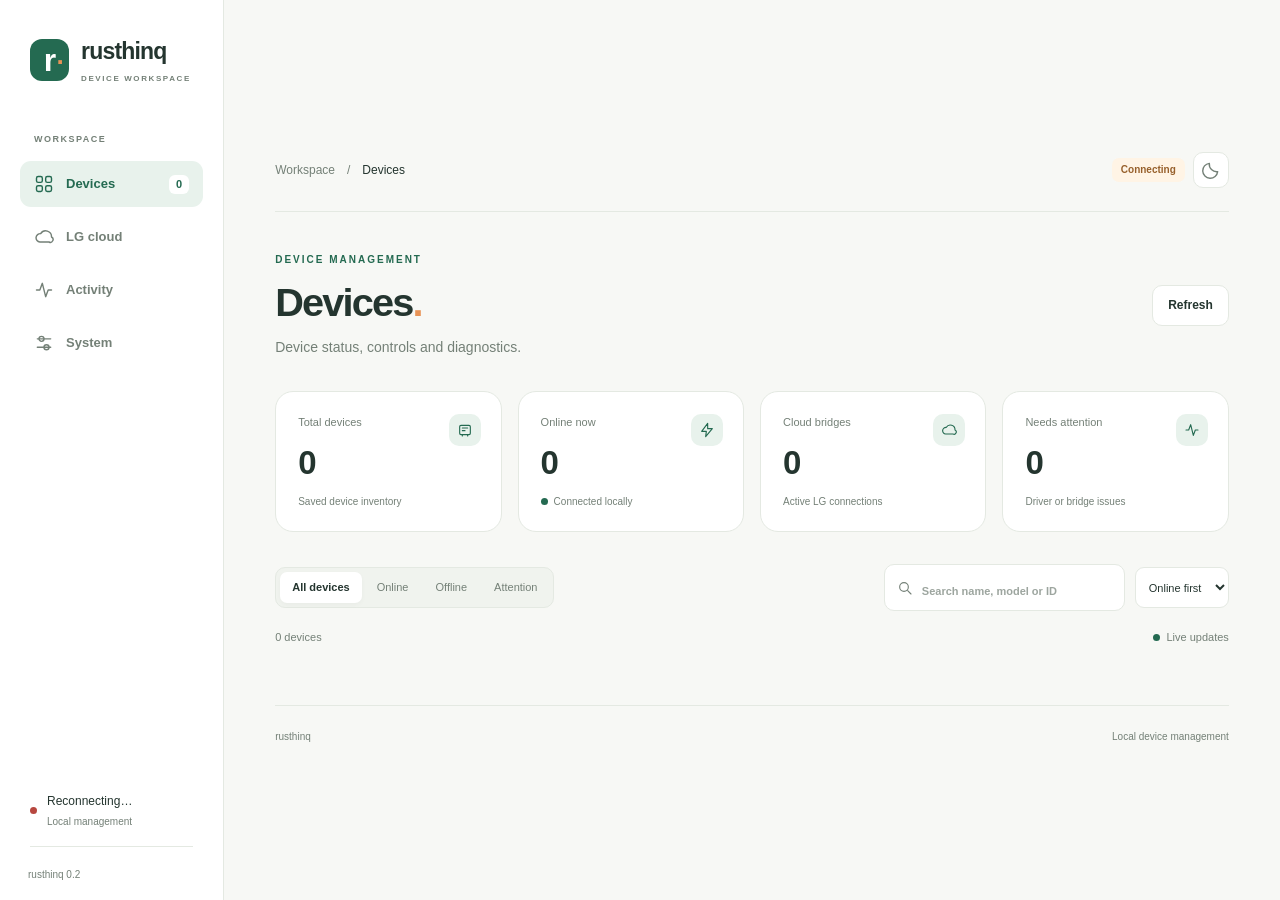
==== commit cd9e8a67: "dashboard: show which driver files each device runs Preparing a driver now records each file it read" ====
--- a/crates/rusthinq-app/assets/index.html
+++ b/crates/rusthinq-app/assets/index.html
@@ -289,6 +289,16 @@
               <p class="small muted">
                 Transient messages missed during an outage are counted and are
                 never replayed later.
+              </p>
+            </article>
+            <article class="surface">
+              <h2>Drivers</h2>
+              <dl id="driver-details" class="detail-list">
+                <dt>Status</dt>
+                <dd>Checking…</dd>
+              </dl>
+              <p class="small muted">
+                Device details list each loaded file's SHA-256.
               </p>
             </article>
             <article class="surface wide">
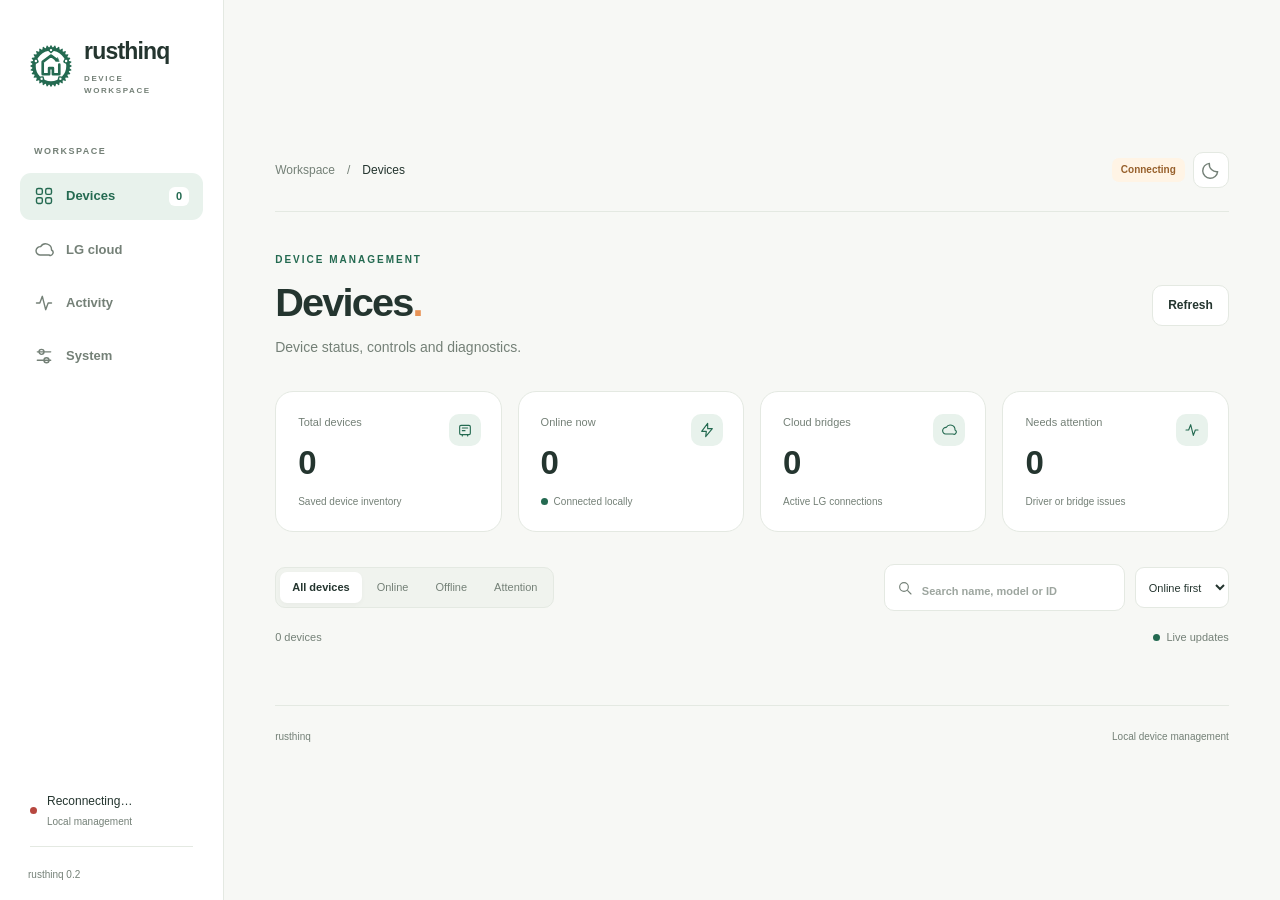
==== commit d6448325: "dashboard: the gear-ring icon as the sidebar brand mark The sidebar showed a lettered "r·" tile besi" ====
--- a/crates/rusthinq-app/assets/index.html
+++ b/crates/rusthinq-app/assets/index.html
@@ -27,7 +27,7 @@
     <div class="app-shell">
       <aside class="sidebar">
         <a class="brand" href="./"
-          ><span class="brand-mark">r<span>·</span></span
+          ><svg class="brand-mark" viewBox="0 0 32 32" aria-hidden="true" focusable="false"><path d="M14.897 1.743 L15.724 0.192 L16.276 0.192 L17.103 1.743 L17.699 1.801 L18.813 0.442 L19.355 0.550 L19.864 2.232 L20.437 2.406 L21.794 1.290 L22.304 1.501 L22.475 3.250 L23.004 3.532 L24.553 2.703 L25.012 3.010 L24.838 4.758 L25.301 5.138 L26.983 4.627 L27.373 5.017 L26.862 6.699 L27.242 7.162 L28.990 6.988 L29.297 7.447 L28.468 8.996 L28.750 9.525 L30.499 9.696 L30.710 10.206 L29.594 11.563 L29.768 12.136 L31.450 12.645 L31.558 13.187 L30.199 14.301 L30.257 14.897 L31.808 15.724 L31.808 16.276 L30.257 17.103 L30.199 17.699 L31.558 18.813 L31.450 19.355 L29.768 19.864 L29.594 20.437 L30.710 21.794 L30.499 22.304 L28.750 22.475 L28.468 23.004 L29.297 24.553 L28.990 25.012 L27.242 24.838 L26.862 25.301 L27.373 26.983 L26.983 27.373 L25.301 26.862 L24.838 27.242 L25.012 28.990 L24.553 29.297 L23.004 28.468 L22.475 28.750 L22.304 30.499 L21.794 30.710 L20.437 29.594 L19.864 29.768 L19.355 31.450 L18.813 31.558 L17.699 30.199 L17.103 30.257 L16.276 31.808 L15.724 31.808 L14.897 30.257 L14.301 30.199 L13.187 31.558 L12.645 31.450 L12.136 29.768 L11.563 29.594 L10.206 30.710 L9.696 30.499 L9.525 28.750 L8.996 28.468 L7.447 29.297 L6.988 28.990 L7.162 27.242 L6.699 26.862 L5.017 27.373 L4.627 26.983 L5.138 25.301 L4.758 24.838 L3.010 25.012 L2.703 24.553 L3.532 23.004 L3.250 22.475 L1.501 22.304 L1.290 21.794 L2.406 20.437 L2.232 19.864 L0.550 19.355 L0.442 18.813 L1.801 17.699 L1.743 17.103 L0.192 16.276 L0.192 15.724 L1.743 14.897 L1.801 14.301 L0.442 13.187 L0.550 12.645 L2.232 12.136 L2.406 11.563 L1.290 10.206 L1.501 9.696 L3.250 9.525 L3.532 8.996 L2.703 7.447 L3.010 6.988 L4.758 7.162 L5.138 6.699 L4.627 5.017 L5.017 4.627 L6.699 5.138 L7.162 4.758 L6.988 3.010 L7.447 2.703 L8.996 3.532 L9.525 3.250 L9.696 1.501 L10.206 1.290 L11.563 2.406 L12.136 2.232 L12.645 0.550 L13.187 0.442 L14.301 1.801 Z M27.640 16.000 A11.64 11.64 0 1 0 4.360 16.000 A11.64 11.64 0 1 0 27.640 16.000 Z M13.900 4.551 L15.380 5.850 A0.8 0.8 0 0 0 16.620 5.850 L18.100 4.551 A11.64 11.64 0 0 0 13.900 4.551 Z M16.940 3.900 A0.94 0.94 0 1 0 15.060 3.900 A0.94 0.94 0 1 0 16.940 3.900 Z M26.240 10.465 L25.462 12.274 A0.8 0.8 0 0 0 25.845 13.453 L27.538 14.459 A11.64 11.64 0 0 0 26.240 10.465 Z M28.448 12.261 A0.94 0.94 0 1 0 26.568 12.261 A0.94 0.94 0 1 0 28.448 12.261 Z M24.428 24.028 L22.468 23.847 A0.8 0.8 0 0 0 21.464 24.576 L21.031 26.497 A11.64 11.64 0 0 0 24.428 24.028 Z M24.052 25.789 A0.94 0.94 0 1 0 22.172 25.789 A0.94 0.94 0 1 0 24.052 25.789 Z M10.969 26.497 L10.536 24.576 A0.8 0.8 0 0 0 9.532 23.847 L7.572 24.028 A11.64 11.64 0 0 0 10.969 26.497 Z M9.828 25.789 A0.94 0.94 0 1 0 7.948 25.789 A0.94 0.94 0 1 0 9.828 25.789 Z M4.462 14.459 L6.155 13.453 A0.8 0.8 0 0 0 6.538 12.274 L5.760 10.465 A11.64 11.64 0 0 0 4.462 14.459 Z M5.432 12.261 A0.94 0.94 0 1 0 3.552 12.261 A0.94 0.94 0 1 0 5.432 12.261 Z" fill="currentColor" fill-rule="evenodd"/><g transform="translate(16 15.2) scale(0.0345) translate(-256 -256)" stroke="currentColor" stroke-width="58" stroke-linejoin="round" stroke-linecap="round"><path fill="none" d="M 439,249.75416 V 462 H 298 V 325 H 214 V 462 H 73 V 187 L 256,50 388.41991,148.5075"/><path fill="currentColor" stroke-width="18" stroke-linejoin="miter" d="M 426.78,177.04 344.55,167.51 394.01,101.03 Z"/></g></svg
           ><span>rusthinq<small>DEVICE WORKSPACE</small></span></a
         >
         <div class="nav-label">WORKSPACE</div>
@@ -299,6 +299,17 @@
               </dl>
               <p class="small muted">
                 Device details list each loaded file's SHA-256.
+              </p>
+            </article>
+            <article class="surface">
+              <h2>Backup</h2>
+              <button id="download-backup" class="button secondary" type="button">
+                Download backup
+              </button>
+              <p class="small muted">
+                The configuration, CA key, device ledger and LG account, as a
+                tar archive. Keep it private. Restore it with
+                <code>sudo thinqctl restore FILE</code>.
               </p>
             </article>
             <article class="surface wide">
--- a/crates/rusthinq-app/assets/dark.css
+++ b/crates/rusthinq-app/assets/dark.css
@@ -190,23 +190,10 @@
   margin-top: 3px;
 }
 .brand-mark {
-  width: 39px;
+  width: 42px;
   height: 42px;
-  display: grid;
-  place-content: center;
-  background: var(--brand);
-  border-radius: 12px;
-  color: var(--surface);
-  font-size: 32px;
-  line-height: 1;
-  position: relative;
-}
-.brand-mark span {
-  color: var(--accent);
-  position: absolute;
-  right: 6px;
-  bottom: 6px;
-  font-size: 26px;
+  flex: none;
+  color: var(--brand);
 }
 .nav-label {
   font-size: 9px;
